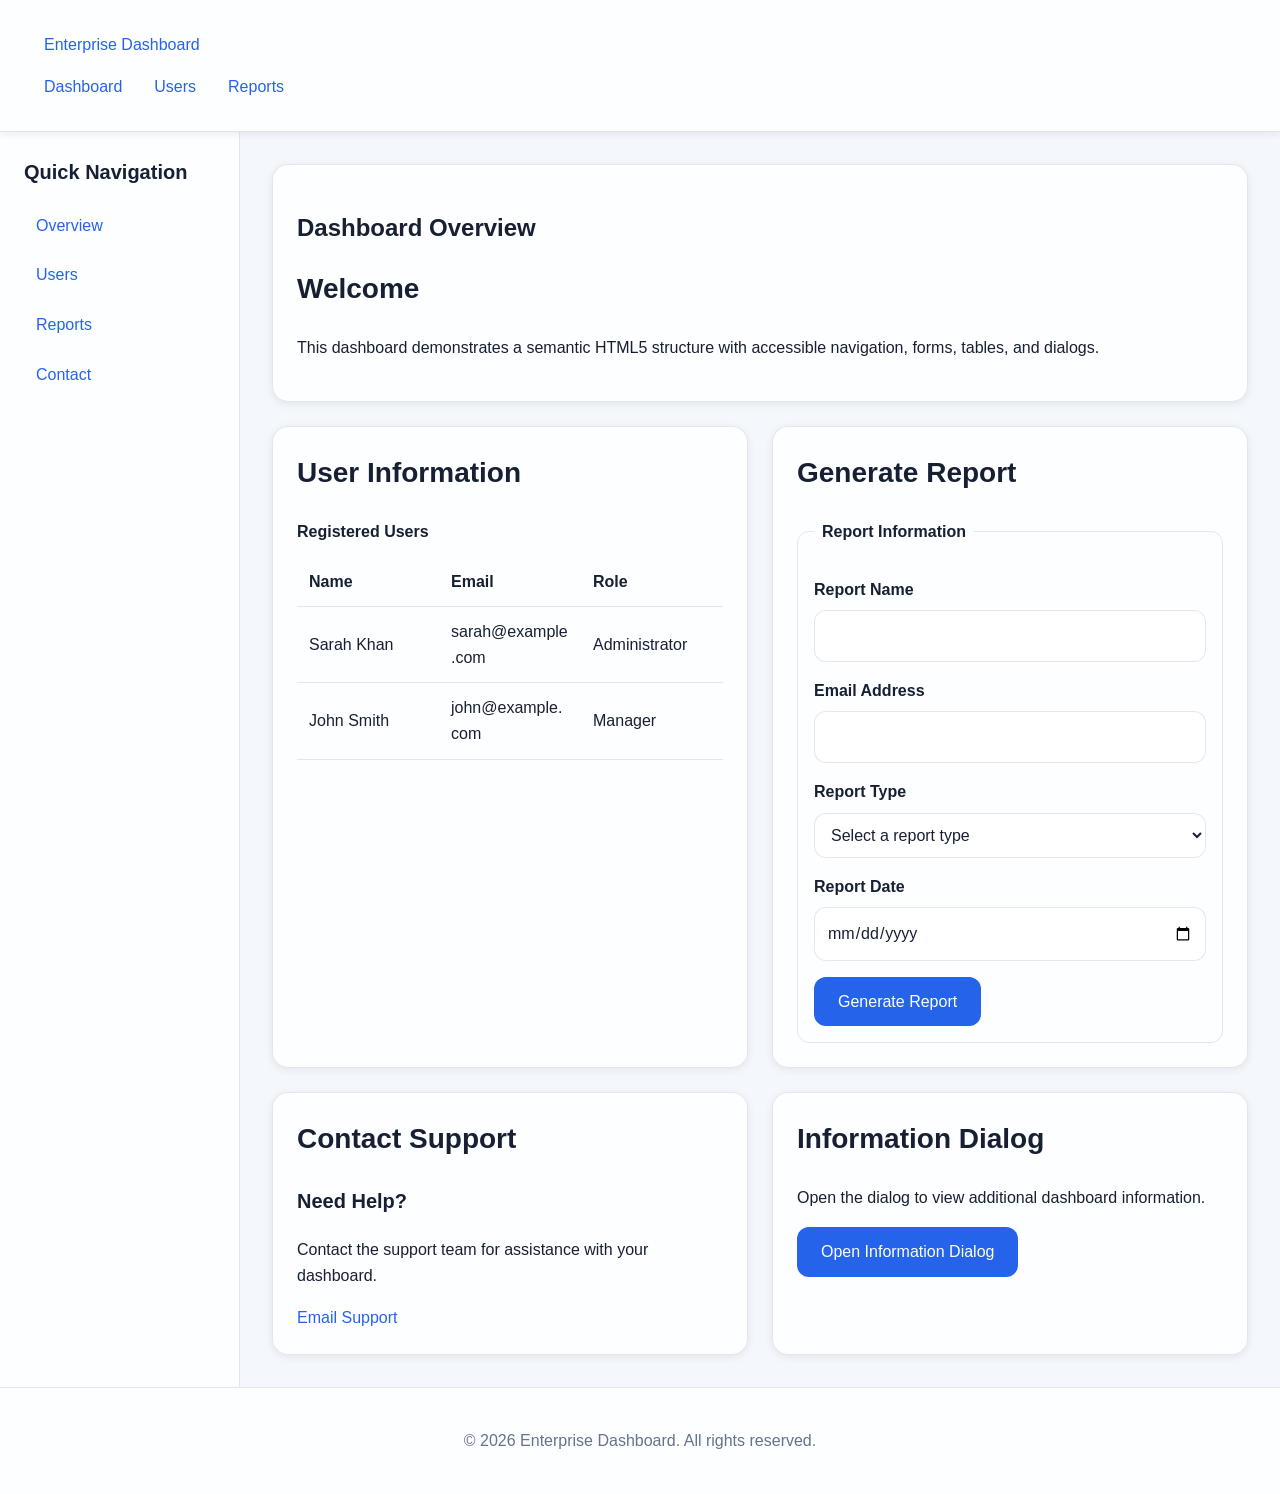
==== index.html @ 13672ce0 "Fix dialog default visibility Updated HTML structure for better accessibility and semantics, includi" ====
<!DOCTYPE html>
<html lang="en">
<head>
    <meta charset="UTF-8">
    <meta name="viewport" content="width=device-width, initial-scale=1.0">

    <meta
        name="description"
        content="Accessible enterprise dashboard built with semantic HTML5."
    >

    <title>Enterprise Dashboard</title>

    <link rel="stylesheet" href="css/style.css">
    <script src="js/main.js" defer></script>
</head>

<body>

    <header>
        <nav aria-label="Primary navigation">

            <a href="index.html" aria-label="Go to Dashboard">
                Enterprise Dashboard
            </a>

            <ul>
                <li>
                    <a href="index.html" aria-current="page">
                        Dashboard
                    </a>
                </li>

                <li>
                    <a href="pages/users.html">
                        Users
                    </a>
                </li>

                <li>
                    <a href="pages/reports.html">
                        Reports
                    </a>
                </li>
            </ul>

        </nav>
    </header>


    <aside aria-label="Sidebar navigation">

        <h2>Quick Navigation</h2>

        <nav aria-label="Sidebar">
            <ul>
                <li><a href="#overview">Overview</a></li>
                <li><a href="#users">Users</a></li>
                <li><a href="#reports">Reports</a></li>
                <li><a href="#contact">Contact</a></li>
            </ul>
        </nav>

    </aside>


    <main id="main-content">

        <!-- Dashboard Overview -->
        <section
            id="overview"
            aria-labelledby="overview-heading"
        >

            <h1 id="overview-heading">
                Dashboard Overview
            </h1>

            <article>

                <h2>Welcome</h2>

                <p>
                    This dashboard demonstrates a semantic HTML5 structure
                    with accessible navigation, forms, tables, and dialogs.
                </p>

            </article>

        </section>


        <!-- Users -->
        <section
            id="users"
            aria-labelledby="users-heading"
        >

            <h2 id="users-heading">
                User Information
            </h2>

            <table>

                <caption>
                    Registered Users
                </caption>

                <thead>
                    <tr>
                        <th scope="col">Name</th>
                        <th scope="col">Email</th>
                        <th scope="col">Role</th>
                    </tr>
                </thead>

                <tbody>

                    <tr>
                        <td>Sarah Khan</td>
                        <td>sarah@example.com</td>
                        <td>Administrator</td>
                    </tr>

                    <tr>
                        <td>John Smith</td>
                        <td>john@example.com</td>
                        <td>Manager</td>
                    </tr>

                </tbody>

            </table>

        </section>


        <!-- Reports -->
        <section
            id="reports"
            aria-labelledby="reports-heading"
        >

            <h2 id="reports-heading">
                Generate Report
            </h2>

            <form action="#" method="post">

                <fieldset>

                    <legend>
                        Report Information
                    </legend>

                    <p>
                        <label for="report-name">
                            Report Name
                        </label>

                        <input
                            type="text"
                            id="report-name"
                            name="report-name"
                            required
                            minlength="3"
                        >
                    </p>


                    <p>
                        <label for="report-email">
                            Email Address
                        </label>

                        <input
                            type="email"
                            id="report-email"
                            name="report-email"
                            required
                            autocomplete="email"
                        >
                    </p>


                    <p>
                        <label for="report-type">
                            Report Type
                        </label>

                        <select
                            id="report-type"
                            name="report-type"
                            required
                        >

                            <option value="">
                                Select a report type
                            </option>

                            <option value="monthly">
                                Monthly Report
                            </option>

                            <option value="annual">
                                Annual Report
                            </option>

                            <option value="custom">
                                Custom Report
                            </option>

                        </select>

                    </p>


                    <p>
                        <label for="report-date">
                            Report Date
                        </label>

                        <input
                            type="date"
                            id="report-date"
                            name="report-date"
                            required
                        >
                    </p>


                    <button type="submit">
                        Generate Report
                    </button>

                </fieldset>

            </form>

        </section>


        <!-- Contact -->
        <section
            id="contact"
            aria-labelledby="contact-heading"
        >

            <h2 id="contact-heading">
                Contact Support
            </h2>

            <article>

                <h3>Need Help?</h3>

                <p>
                    Contact the support team for assistance with your dashboard.
                </p>

                <a href="mailto:support@example.com">
                    Email Support
                </a>

            </article>

        </section>


        <!-- Accessible Dialog -->
        <section
            aria-labelledby="dialog-heading"
        >

            <h2 id="dialog-heading">
                Information Dialog
            </h2>

            <p>
                Open the dialog to view additional dashboard information.
            </p>

            <button
                type="button"
                id="open-dialog"
                aria-haspopup="dialog"
            >
                Open Information Dialog
            </button>


            <dialog
                id="info-dialog"
                aria-labelledby="dialog-title"
            >

                <h2 id="dialog-title">
                    Dashboard Information
                </h2>

                <p>
                    This is an accessible HTML5 dialog element used to
                    demonstrate a modal-style component.
                </p>

                <button
                    type="button"
                    id="close-dialog"
                >
                    Close
                </button>

            </dialog>

        </section>

    </main>


    <footer>

        <p>
            &copy; 2026 Enterprise Dashboard.
            All rights reserved.
        </p>

    </footer>

</body>
</html>
---- css/style.css ----
/* =========================================
   RESPONSIVE DESIGN TOKENS
   ========================================= */

:root {
    /* Brand Colors */
    --color-primary: #2563eb;
    --color-primary-hover: #1d4ed8;
    --color-accent: #14b8a6;

    /* Light Theme */
    --color-bg: #f4f7fb;
    --color-surface: rgba(255, 255, 255, 0.82);
    --color-surface-solid: #ffffff;
    --color-text: #172033;
    --color-text-muted: #64748b;
    --color-border: rgba(148, 163, 184, 0.25);

    /* Typography */
    --font-family: Arial, Helvetica, sans-serif;
    --font-size-xs: 0.75rem;
    --font-size-sm: 0.875rem;
    --font-size-md: 1rem;
    --font-size-lg: 1.25rem;
    --font-size-xl: 1.75rem;
    --font-size-2xl: 2.25rem;

    /* Spacing */
    --space-1: 0.25rem;
    --space-2: 0.5rem;
    --space-3: 0.75rem;
    --space-4: 1rem;
    --space-5: 1.5rem;
    --space-6: 2rem;
    --space-7: 3rem;

    /* Border Radius */
    --radius-sm: 0.375rem;
    --radius-md: 0.75rem;
    --radius-lg: 1rem;
    --radius-xl: 1.5rem;

    /* Shadows */
    --shadow-sm: 0 2px 8px rgba(15, 23, 42, 0.08);
    --shadow-md: 0 8px 24px rgba(15, 23, 42, 0.12);
    --shadow-lg: 0 16px 40px rgba(15, 23, 42, 0.16);

    /* Effects */
    --blur: blur(12px);
    --transition: 0.25s ease;

    /* Layout */
    --sidebar-width: 240px;
    --content-max-width: 1600px;
}

/* =========================================
   DARK THEME VARIABLES
   ========================================= */

@media (prefers-color-scheme: dark) {
    :root {
        --color-bg: #0f172a;
        --color-surface: rgba(30, 41, 59, 0.78);
        --color-surface-solid: #1e293b;
        --color-text: #f8fafc;
        --color-text-muted: #cbd5e1;
        --color-border: rgba(148, 163, 184, 0.2);

        --shadow-sm: 0 2px 8px rgba(0, 0, 0, 0.2);
        --shadow-md: 0 8px 24px rgba(0, 0, 0, 0.3);
        --shadow-lg: 0 16px 40px rgba(0, 0, 0, 0.4);
    }
}

/* Optional manual theme support */
html[data-theme="dark"] {
    --color-bg: #0f172a;
    --color-surface: rgba(30, 41, 59, 0.78);
    --color-surface-solid: #1e293b;
    --color-text: #f8fafc;
    --color-text-muted: #cbd5e1;
    --color-border: rgba(148, 163, 184, 0.2);
}

html[data-theme="light"] {
    --color-bg: #f4f7fb;
    --color-surface: rgba(255, 255, 255, 0.82);
    --color-surface-solid: #ffffff;
    --color-text: #172033;
    --color-text-muted: #64748b;
    --color-border: rgba(148, 163, 184, 0.25);
}

/* =========================================
   RESET
   ========================================= */

*,
*::before,
*::after {
    box-sizing: border-box;
}

html {
    scroll-behavior: smooth;
}

body {
    margin: 0;
    min-height: 100vh;
    overflow-x: hidden;

    display: grid;
    grid-template-columns: 1fr;
    grid-template-rows: auto auto 1fr auto;

    font-family: var(--font-family);
    font-size: var(--font-size-md);
    line-height: 1.6;

    background: var(--color-bg);
    color: var(--color-text);
}

img,
svg,
video {
    max-width: 100%;
    height: auto;
}

button,
input,
textarea,
select {
    font: inherit;
}

a {
    color: var(--color-primary);
    text-decoration: none;
    transition: color var(--transition);
}

a:hover {
    color: var(--color-primary-hover);
}

/* =========================================
   HEADER
   ========================================= */

header {
    grid-column: 1 / -1;

    padding: var(--space-4);

    background: var(--color-surface);
    border-bottom: 1px solid var(--color-border);

    backdrop-filter: var(--blur);
    -webkit-backdrop-filter: var(--blur);

    box-shadow: var(--shadow-sm);
    position: sticky;
    top: 0;
    z-index: 100;
}

header h1 {
    margin: 0 0 var(--space-3);
    font-size: var(--font-size-xl);
}

header nav ul {
    display: flex;
    flex-wrap: wrap;
    gap: var(--space-2);

    margin: 0;
    padding: 0;

    list-style: none;
}

header nav a {
    display: block;
    padding: var(--space-2) var(--space-3);

    border-radius: var(--radius-md);
    transition:
        background var(--transition),
        color var(--transition),
        transform var(--transition);
}

header nav a:hover {
    background: rgba(37, 99, 235, 0.1);
    transform: translateY(-1px);
}

/* =========================================
   SIDEBAR
   ========================================= */

aside {
    grid-column: 1;

    padding: var(--space-4);

    background: var(--color-surface);
    border-bottom: 1px solid var(--color-border);

    backdrop-filter: var(--blur);
    -webkit-backdrop-filter: var(--blur);
}

aside h2 {
    margin-top: 0;
    font-size: var(--font-size-lg);
}

aside ul {
    margin: 0;
    padding: 0;
    list-style: none;
}

aside li {
    margin-bottom: var(--space-2);
}

aside a {
    display: block;
    padding: var(--space-2) var(--space-3);

    border-radius: var(--radius-md);

    transition:
        background var(--transition),
        transform var(--transition);
}

aside a:hover {
    background: rgba(37, 99, 235, 0.1);
    transform: translateX(3px);
}

/* =========================================
   MAIN CONTENT
   ========================================= */

main {
    grid-column: 1;

    width: 100%;
    max-width: var(--content-max-width);
    min-width: 0;

    margin: 0 auto;
    padding: var(--space-5);

    display: grid;
    grid-template-columns: 1fr;
    gap: var(--space-5);
}

main > section {
    min-width: 0;

    padding: var(--space-5);

    background: var(--color-surface);
    border: 1px solid var(--color-border);
    border-radius: var(--radius-lg);

    backdrop-filter: var(--blur);
    -webkit-backdrop-filter: var(--blur);

    box-shadow: var(--shadow-sm);

    transition:
        transform var(--transition),
        box-shadow var(--transition);
}

main > section:hover {
    transform: translateY(-2px);
    box-shadow: var(--shadow-md);
}

main h2 {
    margin-top: 0;
    font-size: var(--font-size-xl);
}

main h3 {
    font-size: var(--font-size-lg);
}

/* =========================================
   TABLE
   ========================================= */

table {
    width: 100%;
    max-width: 100%;
    border-collapse: collapse;
    table-layout: fixed;
}

caption {
    margin-bottom: var(--space-3);
    font-weight: bold;
    text-align: left;
}

th,
td {
    padding: var(--space-3);
    text-align: left;
    border-bottom: 1px solid var(--color-border);

    overflow-wrap: anywhere;
    word-break: break-word;
}

th {
    font-weight: 700;
}

tbody tr {
    transition: background var(--transition);
}

tbody tr:hover {
    background: rgba(37, 99, 235, 0.06);
}

/* =========================================
   FORMS
   ========================================= */

form {
    display: grid;
    gap: var(--space-4);
}

fieldset {
    min-width: 0;
    margin: 0;
    padding: var(--space-4);

    border: 1px solid var(--color-border);
    border-radius: var(--radius-md);
}

legend {
    padding: 0 var(--space-2);
    font-weight: 700;
}

label {
    display: block;
    margin-bottom: var(--space-2);
    font-weight: 600;
}

input,
textarea,
select {
    width: 100%;
    max-width: 100%;

    padding: var(--space-3);

    color: var(--color-text);
    background: var(--color-surface-solid);

    border: 1px solid var(--color-border);
    border-radius: var(--radius-md);

    transition:
        border-color var(--transition),
        box-shadow var(--transition);
}

input:focus,
textarea:focus,
select:focus {
    border-color: var(--color-primary);
    outline: none;
    box-shadow: 0 0 0 3px rgba(37, 99, 235, 0.18);
}

button {
    width: fit-content;

    padding: var(--space-3) var(--space-5);

    color: white;
    background: var(--color-primary);

    border: 0;
    border-radius: var(--radius-md);

    cursor: pointer;

    transition:
        background var(--transition),
        transform var(--transition),
        box-shadow var(--transition);
}

button:hover {
    background: var(--color-primary-hover);
    transform: translateY(-1px);
    box-shadow: var(--shadow-sm);
}

/* =========================================
   DIALOG / MODAL
   ========================================= */

dialog {
    width: min(500px, calc(100vw - 2rem));
    max-width: 100%;

    margin: 0;
    padding: var(--space-5);

    color: var(--color-text);
    background: var(--color-surface-solid);

    border: 1px solid var(--color-border);
    border-radius: var(--radius-lg);

    box-shadow: var(--shadow-lg);

    z-index: 1000;
}

/* Keep open dialog centered on mobile and desktop */
dialog[open] {
    position: fixed;
    top: 50%;
    left: 50%;
    transform: translate(-50%, -50%);
}

dialog::backdrop {
    background: rgba(15, 23, 42, 0.55);
    backdrop-filter: blur(4px);
    -webkit-backdrop-filter: blur(4px);
}

dialog button {
    margin-top: var(--space-4);
}

/* =========================================
   FOOTER
   ========================================= */

footer {
    grid-column: 1 / -1;

    padding: var(--space-5);

    text-align: center;

    color: var(--color-text-muted);
    background: var(--color-surface);
    border-top: 1px solid var(--color-border);

    backdrop-filter: var(--blur);
    -webkit-backdrop-filter: var(--blur);
}

/* =========================================
   ACCESSIBLE FOCUS
   ========================================= */

:focus-visible {
    outline: 3px solid var(--color-accent);
    outline-offset: 3px;
}

/* =========================================
   320px BREAKPOINT
   ========================================= */

@media (min-width: 320px) {
    main {
        padding: var(--space-4);
    }

    main > section {
        padding: var(--space-4);
    }
}

/* =========================================
   768px TABLET BREAKPOINT
   ========================================= */

@media (min-width: 768px) {
    header {
        padding: var(--space-5) var(--space-6);
    }

    header h1 {
        font-size: var(--font-size-2xl);
    }

    aside {
        padding: var(--space-5);
    }

    main {
        padding: var(--space-6);

        grid-template-columns: repeat(2, minmax(0, 1fr));
    }

    main > section:first-child {
        grid-column: 1 / -1;
    }

    main > section {
        padding: var(--space-5);
    }
}

/* =========================================
   1024px DESKTOP BREAKPOINT
   ========================================= */

@media (min-width: 1024px) {
    body {
        grid-template-columns: var(--sidebar-width) minmax(0, 1fr);
        grid-template-rows: auto 1fr auto;
    }

    header {
        grid-column: 1 / -1;
    }

    aside {
        grid-column: 1;
        grid-row: 2;

        min-height: 100%;
        border-right: 1px solid var(--color-border);
        border-bottom: 0;

        position: sticky;
        top: 80px;
        align-self: start;
    }

    main {
        grid-column: 2;
        grid-row: 2;

        grid-template-columns: repeat(2, minmax(0, 1fr));
    }

    footer {
        grid-column: 1 / -1;
        grid-row: 3;
    }
}

/* =========================================
   1440px LARGE DESKTOP BREAKPOINT
   ========================================= */

@media (min-width: 1440px) {
    main {
        grid-template-columns: repeat(3, minmax(0, 1fr));
        padding: var(--space-7);
        gap: var(--space-6);
    }

    main > section:first-child {
        grid-column: 1 / -1;
    }
}

/* =========================================
   REDUCED MOTION
   ========================================= */

@media (prefers-reduced-motion: reduce) {
    *,
    *::before,
    *::after {
        scroll-behavior: auto !important;
        transition-duration: 0.01ms !important;
        animation-duration: 0.01ms !important;
        animation-iteration-count: 1 !important;
    }
}
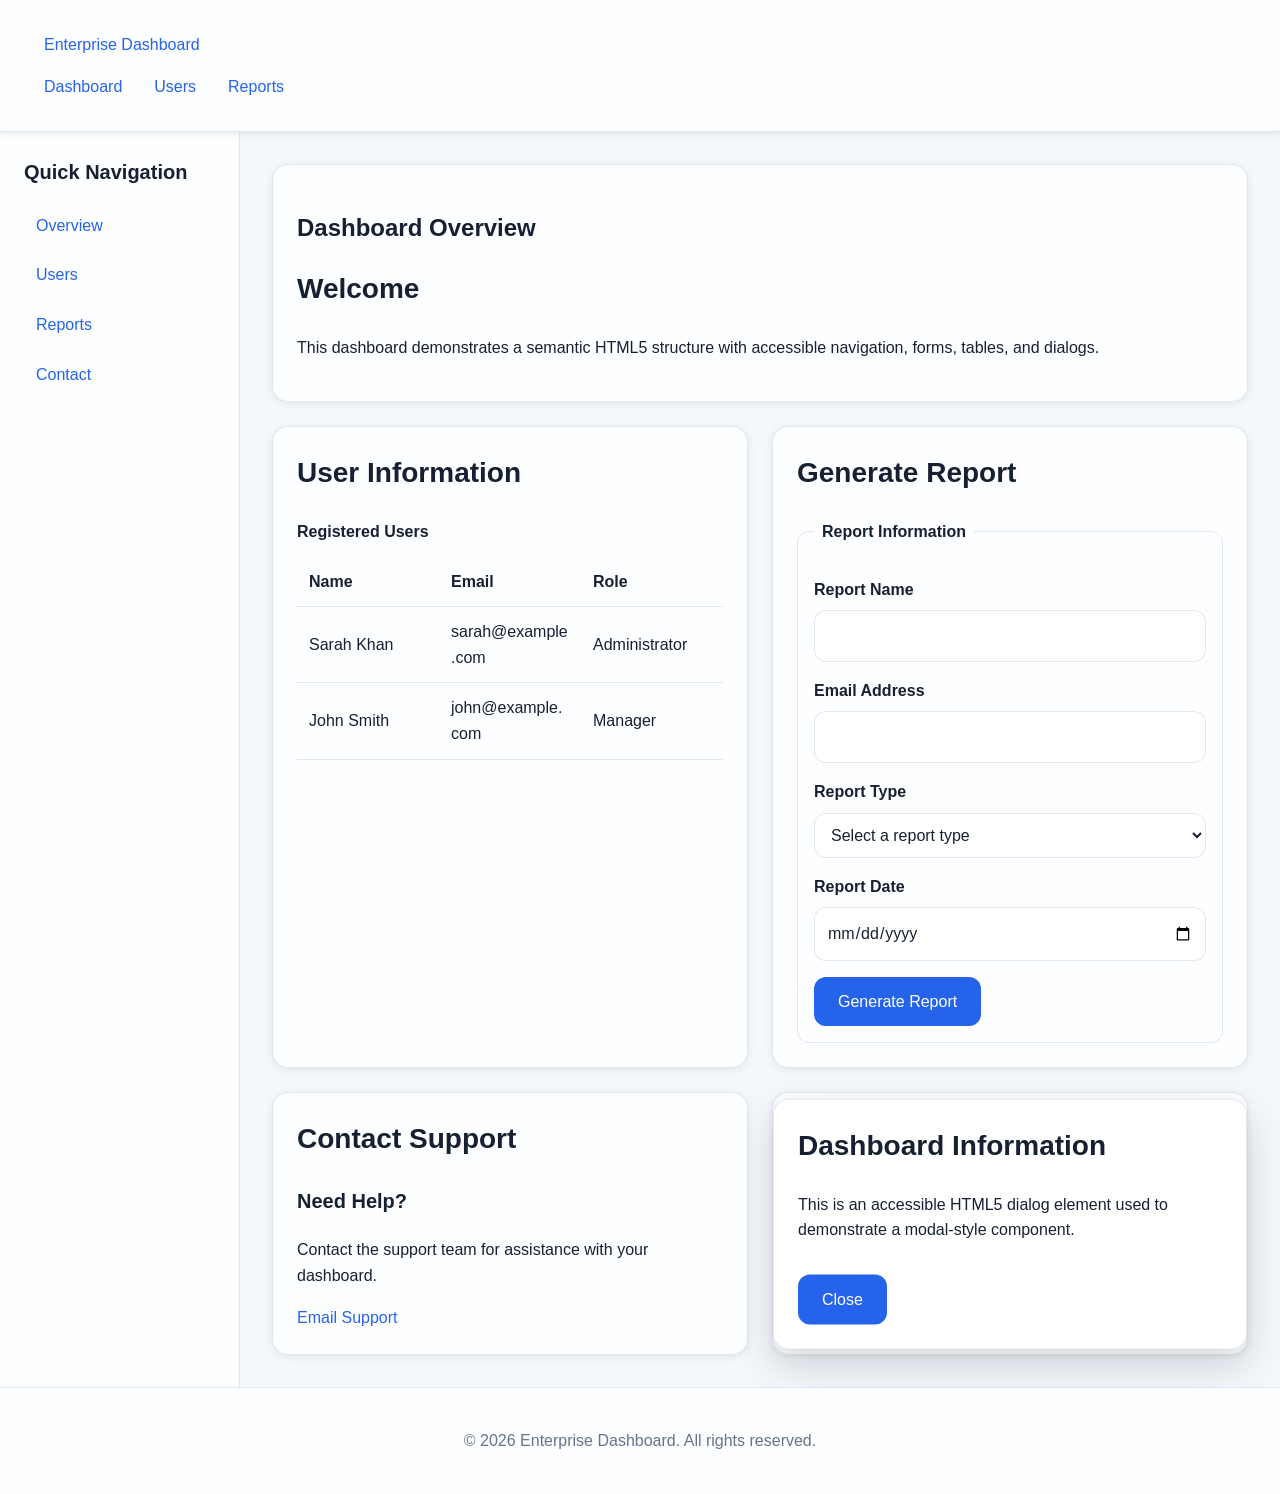
==== commit 73341a1e: "Refactor index.html for improved accessibility and structure" ====
--- a/index.html
+++ b/index.html
@@ -3,53 +3,32 @@
 <head>
     <meta charset="UTF-8">
     <meta name="viewport" content="width=device-width, initial-scale=1.0">
-
     <meta
         name="description"
         content="Accessible enterprise dashboard built with semantic HTML5."
     >
-
     <title>Enterprise Dashboard</title>
-
     <link rel="stylesheet" href="css/style.css">
-    <script src="js/main.js" defer></script>
+    <script src="js/main.js"></script>
 </head>
 
 <body>
 
     <header>
         <nav aria-label="Primary navigation">
-
             <a href="index.html" aria-label="Go to Dashboard">
                 Enterprise Dashboard
             </a>
 
             <ul>
-                <li>
-                    <a href="index.html" aria-current="page">
-                        Dashboard
-                    </a>
-                </li>
-
-                <li>
-                    <a href="pages/users.html">
-                        Users
-                    </a>
-                </li>
-
-                <li>
-                    <a href="pages/reports.html">
-                        Reports
-                    </a>
-                </li>
+                <li><a href="index.html" aria-current="page">Dashboard</a></li>
+                <li><a href="pages/users.html">Users</a></li>
+                <li><a href="pages/reports.html">Reports</a></li>
             </ul>
-
         </nav>
     </header>
 
-
     <aside aria-label="Sidebar navigation">
-
         <h2>Quick Navigation</h2>
 
         <nav aria-label="Sidebar">
@@ -60,51 +39,27 @@
                 <li><a href="#contact">Contact</a></li>
             </ul>
         </nav>
-
     </aside>
-
 
     <main id="main-content">
 
-        <!-- Dashboard Overview -->
-        <section
-            id="overview"
-            aria-labelledby="overview-heading"
-        >
-
-            <h1 id="overview-heading">
-                Dashboard Overview
-            </h1>
+        <section id="overview" aria-labelledby="overview-heading">
+            <h1 id="overview-heading">Dashboard Overview</h1>
 
             <article>
-
                 <h2>Welcome</h2>
-
                 <p>
                     This dashboard demonstrates a semantic HTML5 structure
                     with accessible navigation, forms, tables, and dialogs.
                 </p>
-
             </article>
-
         </section>
 
-
-        <!-- Users -->
-        <section
-            id="users"
-            aria-labelledby="users-heading"
-        >
-
-            <h2 id="users-heading">
-                User Information
-            </h2>
+        <section id="users" aria-labelledby="users-heading">
+            <h2 id="users-heading">User Information</h2>
 
             <table>
-
-                <caption>
-                    Registered Users
-                </caption>
+                <caption>Registered Users</caption>
 
                 <thead>
                     <tr>
@@ -115,7 +70,6 @@
                 </thead>
 
                 <tbody>
-
                     <tr>
                         <td>Sarah Khan</td>
                         <td>sarah@example.com</td>
@@ -127,133 +81,79 @@
                         <td>john@example.com</td>
                         <td>Manager</td>
                     </tr>
-
                 </tbody>
-
             </table>
-
         </section>
 
-
-        <!-- Reports -->
-        <section
-            id="reports"
-            aria-labelledby="reports-heading"
-        >
-
-            <h2 id="reports-heading">
-                Generate Report
-            </h2>
+        <section id="reports" aria-labelledby="reports-heading">
+            <h2 id="reports-heading">Generate Report</h2>
 
             <form action="#" method="post">
 
                 <fieldset>
-
-                    <legend>
-                        Report Information
-                    </legend>
+                    <legend>Report Information</legend>
 
                     <p>
-                        <label for="report-name">
-                            Report Name
-                        </label>
-
+                        <label for="report-name">Report Name</label>
                         <input
                             type="text"
                             id="report-name"
                             name="report-name"
                             required
                             minlength="3"
+                            aria-label="Report Name"
                         >
                     </p>
 
-
                     <p>
-                        <label for="report-email">
-                            Email Address
-                        </label>
-
+                        <label for="report-email">Email Address</label>
                         <input
                             type="email"
                             id="report-email"
                             name="report-email"
                             required
                             autocomplete="email"
+                            aria-label="Email Address"
                         >
                     </p>
 
-
                     <p>
-                        <label for="report-type">
-                            Report Type
-                        </label>
-
+                        <label for="report-type">Report Type</label>
                         <select
                             id="report-type"
                             name="report-type"
                             required
+                            aria-label="Report Type"
                         >
-
-                            <option value="">
-                                Select a report type
-                            </option>
-
-                            <option value="monthly">
-                                Monthly Report
-                            </option>
-
-                            <option value="annual">
-                                Annual Report
-                            </option>
-
-                            <option value="custom">
-                                Custom Report
-                            </option>
-
+                            <option value="">Select a report type</option>
+                            <option value="monthly">Monthly Report</option>
+                            <option value="annual">Annual Report</option>
+                            <option value="custom">Custom Report</option>
                         </select>
-
                     </p>
 
-
                     <p>
-                        <label for="report-date">
-                            Report Date
-                        </label>
-
+                        <label for="report-date">Report Date</label>
                         <input
                             type="date"
                             id="report-date"
                             name="report-date"
                             required
+                            aria-label="Report Date"
                         >
                     </p>
 
-
-                    <button type="submit">
-                        Generate Report
-                    </button>
-
+                    <button type="submit">Generate Report</button>
                 </fieldset>
 
             </form>
-
         </section>
 
-
-        <!-- Contact -->
-        <section
-            id="contact"
-            aria-labelledby="contact-heading"
-        >
-
-            <h2 id="contact-heading">
-                Contact Support
-            </h2>
+        <section id="contact" aria-labelledby="contact-heading">
+            <h2 id="contact-heading">Contact Support</h2>
 
             <article>
-
                 <h3>Need Help?</h3>
-
                 <p>
                     Contact the support team for assistance with your dashboard.
                 </p>
@@ -261,69 +161,28 @@
                 <a href="mailto:support@example.com">
                     Email Support
                 </a>
-
             </article>
-
         </section>
 
+        <section aria-labelledby="dialog-heading">
+            <h2 id="dialog-heading">Information Dialog</h2>
 
-        <!-- Accessible Dialog -->
-        <section
-            aria-labelledby="dialog-heading"
-        >
-
-            <h2 id="dialog-heading">
-                Information Dialog
-            </h2>
-
-            <p>
-                Open the dialog to view additional dashboard information.
-            </p>
-
-            <button
-                type="button"
-                id="open-dialog"
-                aria-haspopup="dialog"
-            >
-                Open Information Dialog
-            </button>
-
-
-            <dialog
-                id="info-dialog"
-                aria-labelledby="dialog-title"
-            >
-
-                <h2 id="dialog-title">
-                    Dashboard Information
-                </h2>
+            <dialog open aria-labelledby="dialog-title">
+                <h2 id="dialog-title">Dashboard Information</h2>
 
                 <p>
                     This is an accessible HTML5 dialog element used to
                     demonstrate a modal-style component.
                 </p>
 
-                <button
-                    type="button"
-                    id="close-dialog"
-                >
-                    Close
-                </button>
-
+                <button type="button">Close</button>
             </dialog>
-
         </section>
 
     </main>
 
-
     <footer>
-
-        <p>
-            &copy; 2026 Enterprise Dashboard.
-            All rights reserved.
-        </p>
-
+        <p>&copy; 2026 Enterprise Dashboard. All rights reserved.</p>
     </footer>
 
 </body>
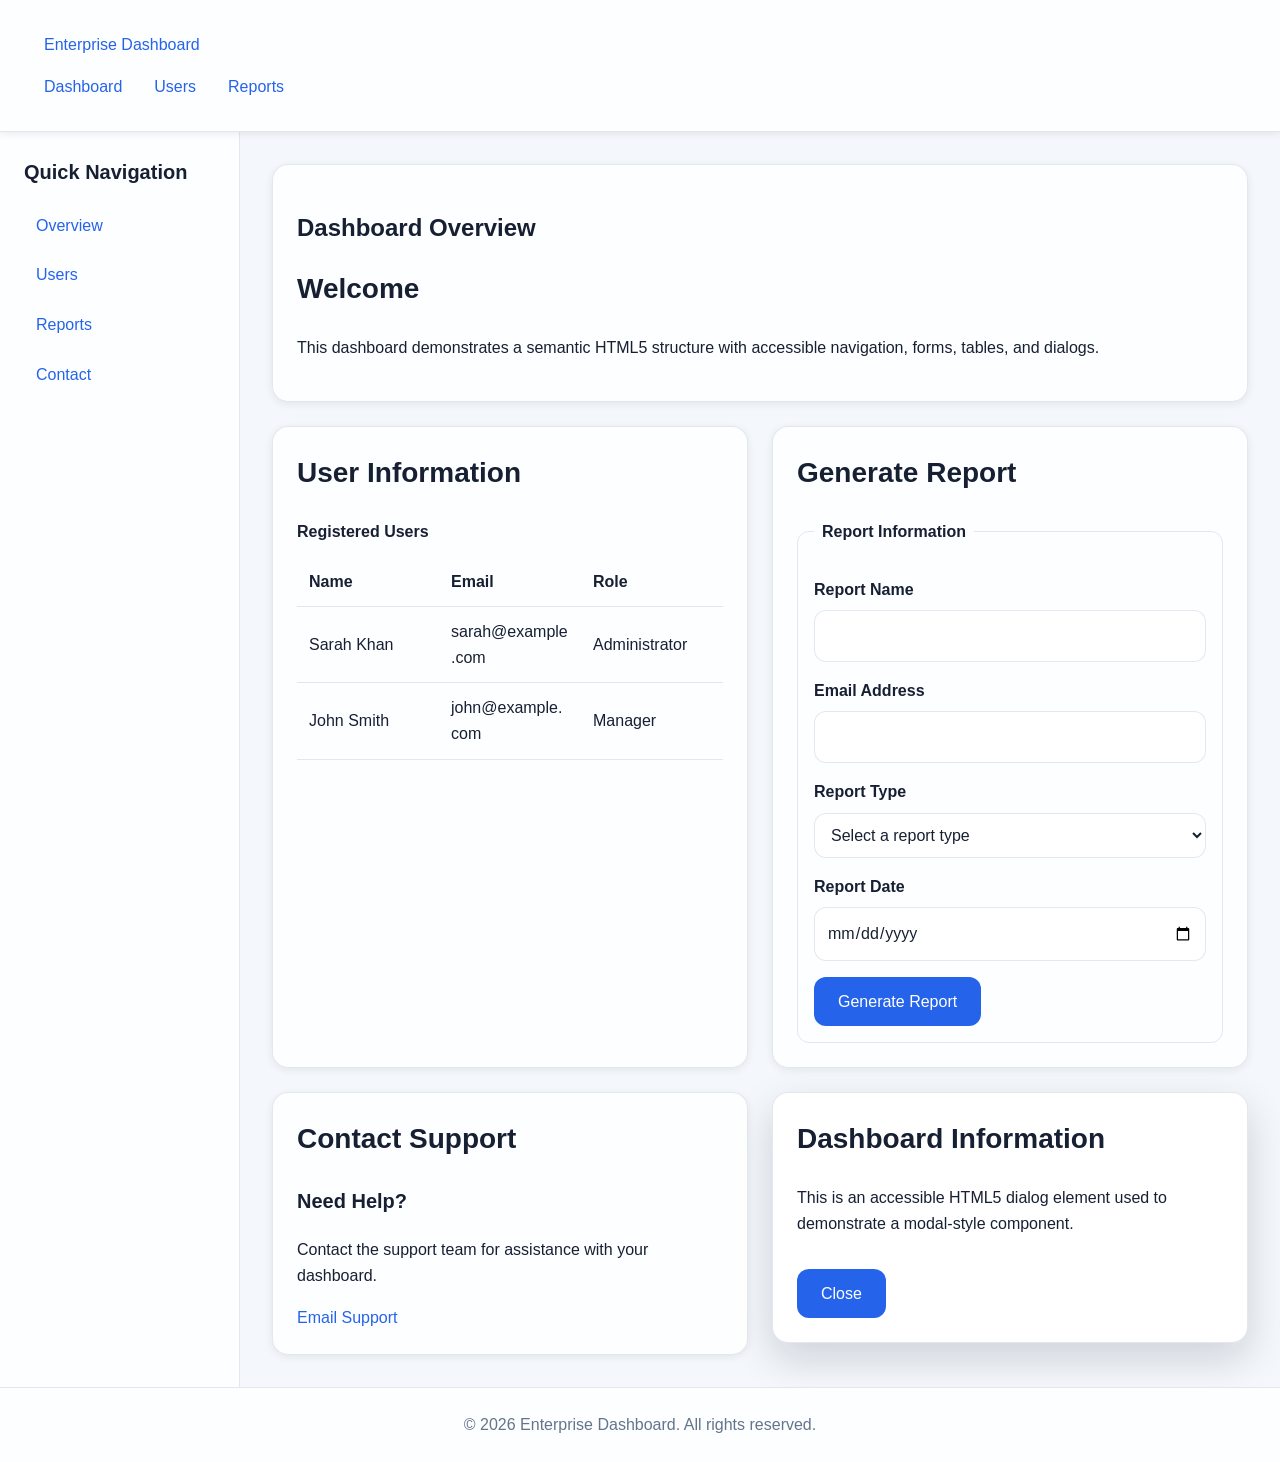
==== commit 68c3e50a: "Update index.html" ====
--- a/index.html
+++ b/index.html
@@ -164,9 +164,6 @@
             </article>
         </section>
 
-        <section aria-labelledby="dialog-heading">
-            <h2 id="dialog-heading">Information Dialog</h2>
-
             <dialog open aria-labelledby="dialog-title">
                 <h2 id="dialog-title">Dashboard Information</h2>
 
--- a/css/style.css
+++ b/css/style.css
@@ -54,11 +54,13 @@
     --content-max-width: 1600px;
 }
 
-/* =========================================
-   DARK THEME VARIABLES
+
+/* =========================================
+   DARK THEME
    ========================================= */
 
 @media (prefers-color-scheme: dark) {
+
     :root {
         --color-bg: #0f172a;
         --color-surface: rgba(30, 41, 59, 0.78);
@@ -73,7 +75,11 @@
     }
 }
 
-/* Optional manual theme support */
+
+/* =========================================
+   MANUAL DARK THEME
+   ========================================= */
+
 html[data-theme="dark"] {
     --color-bg: #0f172a;
     --color-surface: rgba(30, 41, 59, 0.78);
@@ -83,6 +89,11 @@
     --color-border: rgba(148, 163, 184, 0.2);
 }
 
+
+/* =========================================
+   MANUAL LIGHT THEME
+   ========================================= */
+
 html[data-theme="light"] {
     --color-bg: #f4f7fb;
     --color-surface: rgba(255, 255, 255, 0.82);
@@ -92,6 +103,7 @@
     --color-border: rgba(148, 163, 184, 0.25);
 }
 
+
 /* =========================================
    RESET
    ========================================= */
@@ -111,10 +123,6 @@
     min-height: 100vh;
     overflow-x: hidden;
 
-    display: grid;
-    grid-template-columns: 1fr;
-    grid-template-rows: auto auto 1fr auto;
-
     font-family: var(--font-family);
     font-size: var(--font-size-md);
     line-height: 1.6;
@@ -122,7 +130,6 @@
     background: var(--color-bg);
     color: var(--color-text);
 }
-
 img,
 svg,
 video {
@@ -147,13 +154,12 @@
     color: var(--color-primary-hover);
 }
 
+
 /* =========================================
    HEADER
    ========================================= */
 
 header {
-    grid-column: 1 / -1;
-
     padding: var(--space-4);
 
     background: var(--color-surface);
@@ -163,6 +169,7 @@
     -webkit-backdrop-filter: var(--blur);
 
     box-shadow: var(--shadow-sm);
+
     position: sticky;
     top: 0;
     z-index: 100;
@@ -186,9 +193,11 @@
 
 header nav a {
     display: block;
+
     padding: var(--space-2) var(--space-3);
 
     border-radius: var(--radius-md);
+
     transition:
         background var(--transition),
         color var(--transition),
@@ -200,13 +209,11 @@
     transform: translateY(-1px);
 }
 
-/* =========================================
-   SIDEBAR
-   ========================================= */
+
+/*   SIDEBAR   */
+  
 
 aside {
-    grid-column: 1;
-
     padding: var(--space-4);
 
     background: var(--color-surface);
@@ -233,6 +240,7 @@
 
 aside a {
     display: block;
+
     padding: var(--space-2) var(--space-3);
 
     border-radius: var(--radius-md);
@@ -247,31 +255,34 @@
     transform: translateX(3px);
 }
 
+
 /* =========================================
    MAIN CONTENT
    ========================================= */
 
 main {
-    grid-column: 1;
-
     width: 100%;
     max-width: var(--content-max-width);
     min-width: 0;
 
     margin: 0 auto;
-    padding: var(--space-5);
+    padding: var(--space-4);
 
     display: grid;
-    grid-template-columns: 1fr;
+    grid-template-columns: minmax(0, 1fr);
+
     gap: var(--space-5);
+
+    align-self: start;
 }
 
 main > section {
     min-width: 0;
 
-    padding: var(--space-5);
+    padding: var(--space-4);
 
     background: var(--color-surface);
+
     border: 1px solid var(--color-border);
     border-radius: var(--radius-lg);
 
@@ -299,19 +310,19 @@
     font-size: var(--font-size-lg);
 }
 
-/* =========================================
-   TABLE
-   ========================================= */
-
+
+  /* TABLE*/ 
 table {
     width: 100%;
     max-width: 100%;
+
     border-collapse: collapse;
     table-layout: fixed;
 }
 
 caption {
     margin-bottom: var(--space-3);
+
     font-weight: bold;
     text-align: left;
 }
@@ -319,7 +330,9 @@
 th,
 td {
     padding: var(--space-3);
+
     text-align: left;
+
     border-bottom: 1px solid var(--color-border);
 
     overflow-wrap: anywhere;
@@ -337,6 +350,7 @@
 tbody tr:hover {
     background: rgba(37, 99, 235, 0.06);
 }
+
 
 /* =========================================
    FORMS
@@ -349,6 +363,7 @@
 
 fieldset {
     min-width: 0;
+
     margin: 0;
     padding: var(--space-4);
 
@@ -363,7 +378,9 @@
 
 label {
     display: block;
+
     margin-bottom: var(--space-2);
+
     font-weight: 600;
 }
 
@@ -390,7 +407,9 @@
 textarea:focus,
 select:focus {
     border-color: var(--color-primary);
+
     outline: none;
+
     box-shadow: 0 0 0 3px rgba(37, 99, 235, 0.18);
 }
 
@@ -415,15 +434,20 @@
 
 button:hover {
     background: var(--color-primary-hover);
+
     transform: translateY(-1px);
+
     box-shadow: var(--shadow-sm);
 }
 
-/* =========================================
-   DIALOG / MODAL
+
+/* =========================================
+   DIALOG / INFORMATION BOX
    ========================================= */
 
 dialog {
+    position: static;
+
     width: min(500px, calc(100vw - 2rem));
     max-width: 100%;
 
@@ -438,33 +462,25 @@
 
     box-shadow: var(--shadow-lg);
 
-    z-index: 1000;
-}
-
-/* Keep open dialog centered on mobile and desktop */
-dialog[open] {
-    position: fixed;
-    top: 50%;
-    left: 50%;
-    transform: translate(-50%, -50%);
+    box-sizing: border-box;
 }
 
 dialog::backdrop {
     background: rgba(15, 23, 42, 0.55);
     backdrop-filter: blur(4px);
-    -webkit-backdrop-filter: blur(4px);
 }
 
 dialog button {
     margin-top: var(--space-4);
 }
 
+
 /* =========================================
    FOOTER
    ========================================= */
 
 footer {
-    grid-column: 1 / -1;
+     width: 100%;
 
     padding: var(--space-5);
 
@@ -472,11 +488,19 @@
 
     color: var(--color-text-muted);
     background: var(--color-surface);
+
     border-top: 1px solid var(--color-border);
 
     backdrop-filter: var(--blur);
     -webkit-backdrop-filter: var(--blur);
-}
+
+    align-self: start;
+}
+
+footer p {
+    margin: 0;
+}
+
 
 /* =========================================
    ACCESSIBLE FOCUS
@@ -487,11 +511,13 @@
     outline-offset: 3px;
 }
 
+
 /* =========================================
    320px BREAKPOINT
    ========================================= */
 
 @media (min-width: 320px) {
+
     main {
         padding: var(--space-4);
     }
@@ -499,13 +525,20 @@
     main > section {
         padding: var(--space-4);
     }
-}
+
+    dialog {
+        width: 100%;
+        max-width: 100%;
+    }
+}
+
 
 /* =========================================
    768px TABLET BREAKPOINT
    ========================================= */
 
 @media (min-width: 768px) {
+
     header {
         padding: var(--space-5) var(--space-6);
     }
@@ -521,7 +554,8 @@
     main {
         padding: var(--space-6);
 
-        grid-template-columns: repeat(2, minmax(0, 1fr));
+        grid-template-columns:
+            repeat(2, minmax(0, 1fr));
     }
 
     main > section:first-child {
@@ -531,20 +565,33 @@
     main > section {
         padding: var(--space-5);
     }
-}
+
+    dialog {
+        width: 100%;
+        max-width: 100%;
+    }
+}
+
 
 /* =========================================
    1024px DESKTOP BREAKPOINT
    ========================================= */
 
 @media (min-width: 1024px) {
+
     body {
-        grid-template-columns: var(--sidebar-width) minmax(0, 1fr);
-        grid-template-rows: auto 1fr auto;
+        display: grid;
+
+        grid-template-columns:
+            var(--sidebar-width) minmax(0, 1fr);
+
+        grid-template-rows:
+            auto auto auto;
     }
 
     header {
         grid-column: 1 / -1;
+        grid-row: 1;
     }
 
     aside {
@@ -552,11 +599,13 @@
         grid-row: 2;
 
         min-height: 100%;
+
         border-right: 1px solid var(--color-border);
         border-bottom: 0;
 
         position: sticky;
         top: 80px;
+
         align-self: start;
     }
 
@@ -564,23 +613,34 @@
         grid-column: 2;
         grid-row: 2;
 
-        grid-template-columns: repeat(2, minmax(0, 1fr));
+        grid-template-columns:
+            repeat(2, minmax(0, 1fr));
     }
 
     footer {
         grid-column: 1 / -1;
         grid-row: 3;
     }
-}
-
-/* =========================================
-   1440px LARGE DESKTOP BREAKPOINT
+
+    dialog {
+        width: 100%;
+        max-width: 100%;
+    }
+}
+
+
+/* =========================================
+   1440px LARGE DESKTOP
    ========================================= */
 
 @media (min-width: 1440px) {
+
     main {
-        grid-template-columns: repeat(3, minmax(0, 1fr));
+        grid-template-columns:
+            repeat(3, minmax(0, 1fr));
+
         padding: var(--space-7);
+
         gap: var(--space-6);
     }
 
@@ -589,17 +649,22 @@
     }
 }
 
+
 /* =========================================
    REDUCED MOTION
    ========================================= */
 
 @media (prefers-reduced-motion: reduce) {
+
     *,
     *::before,
     *::after {
         scroll-behavior: auto !important;
+
         transition-duration: 0.01ms !important;
+
         animation-duration: 0.01ms !important;
+
         animation-iteration-count: 1 !important;
     }
 }
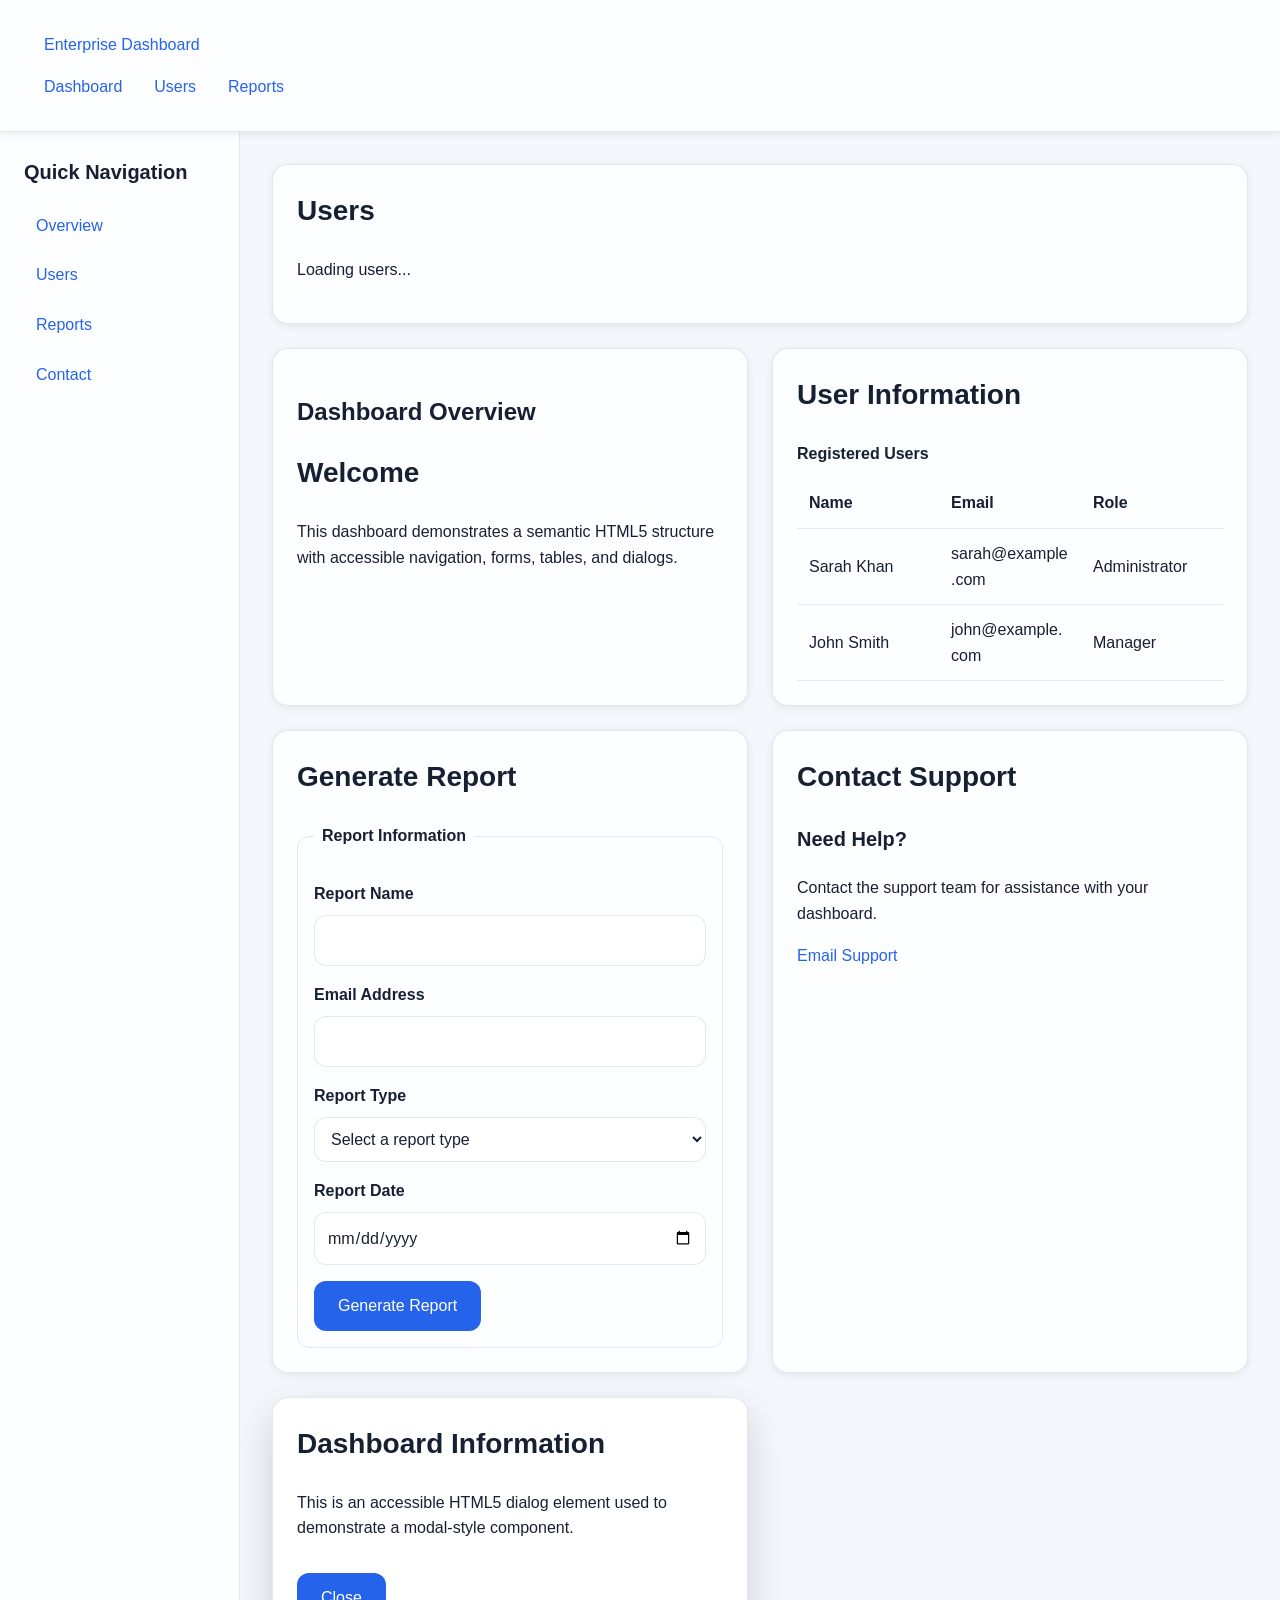
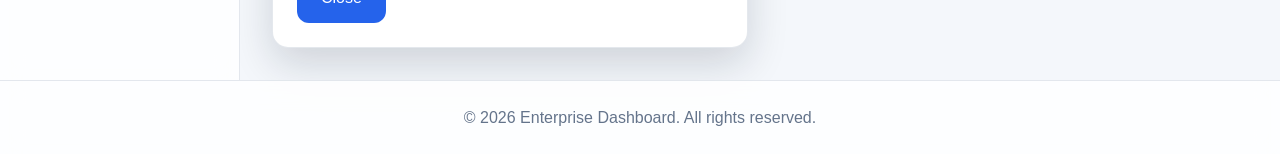
==== commit 3a3d7bc5: "Add users section to main content" ====
--- a/index.html
+++ b/index.html
@@ -9,6 +9,8 @@
     >
     <title>Enterprise Dashboard</title>
     <link rel="stylesheet" href="css/style.css">
+    <script src="js/api.js"></script>
+    <script src="js/app.js"></script>
     <script src="js/main.js"></script>
 </head>
 
@@ -42,6 +44,11 @@
     </aside>
 
     <main id="main-content">
+        <section aria-labelledby="users-heading">
+    <h2 id="users-heading">Users</h2>
+    <p id="loading-message">Loading users...</p>
+    <ul id="users-list"></ul>
+</section>
 
         <section id="overview" aria-labelledby="overview-heading">
             <h1 id="overview-heading">Dashboard Overview</h1>
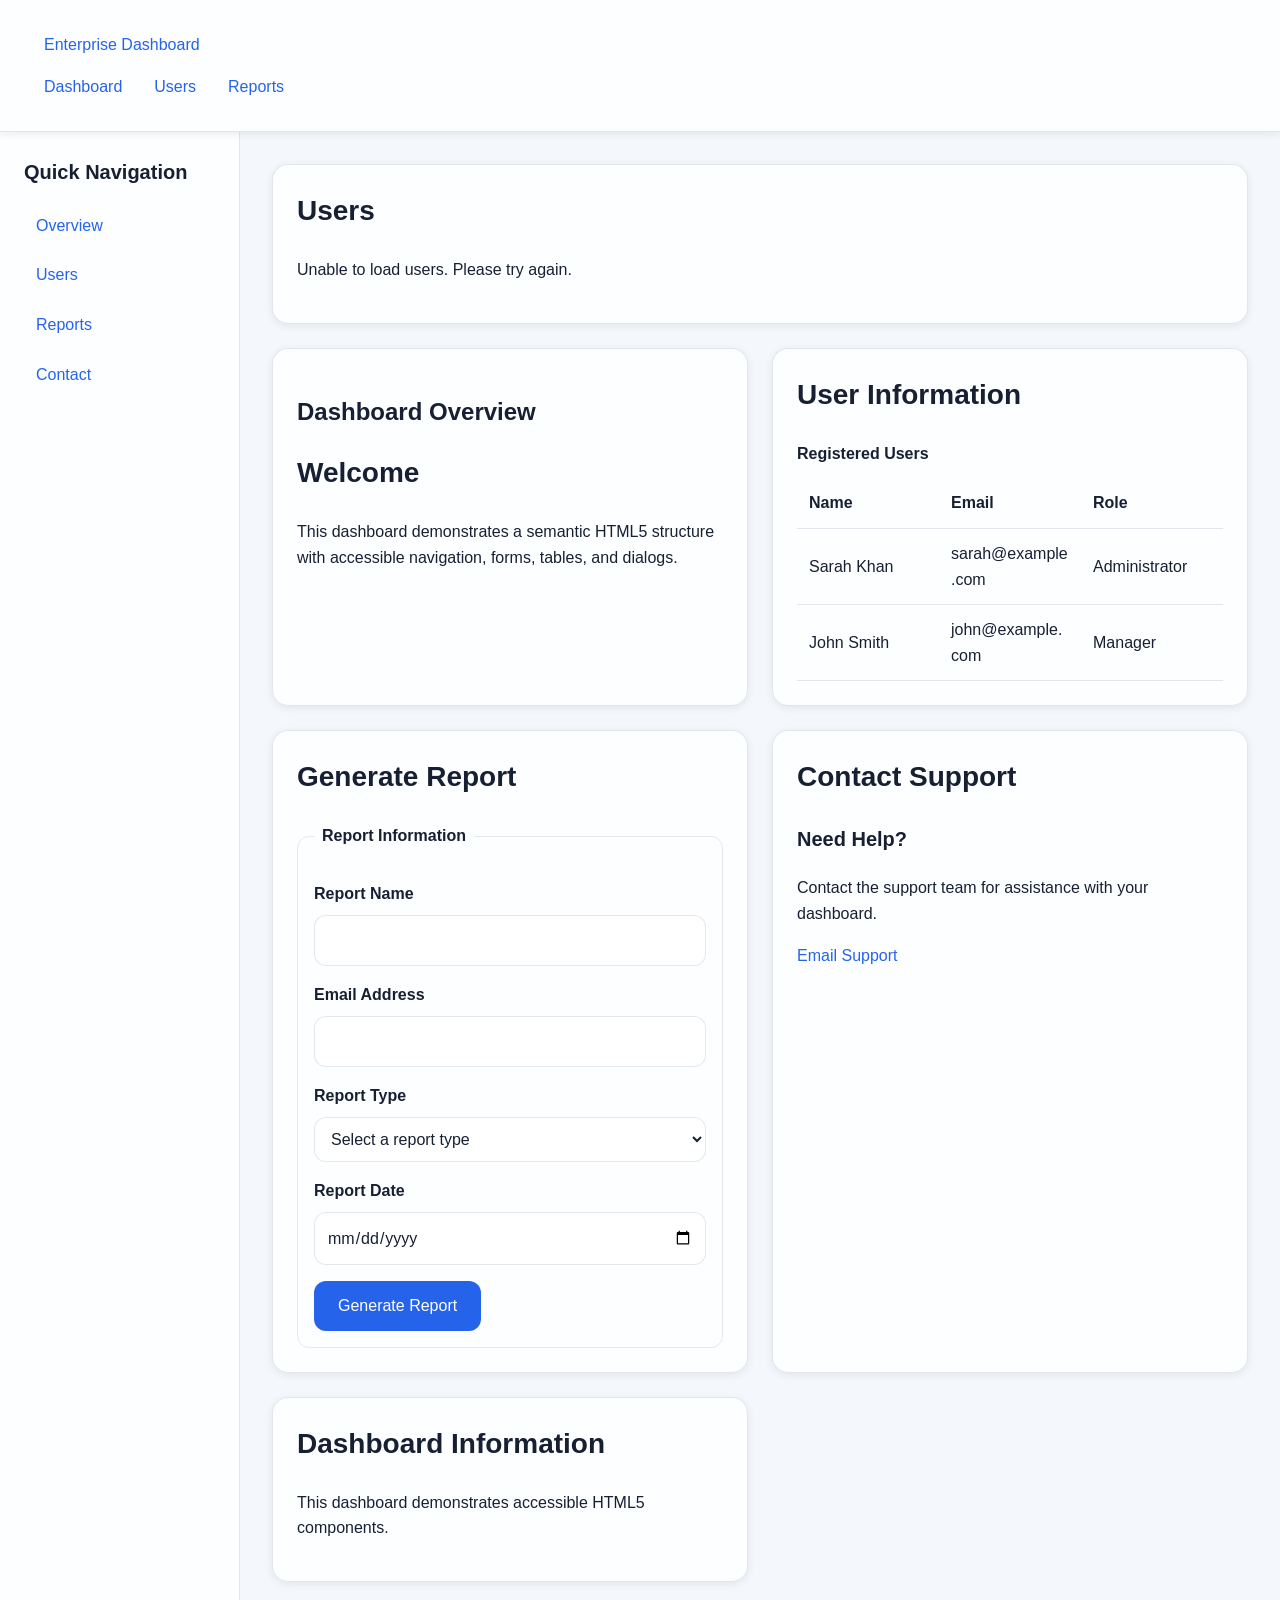
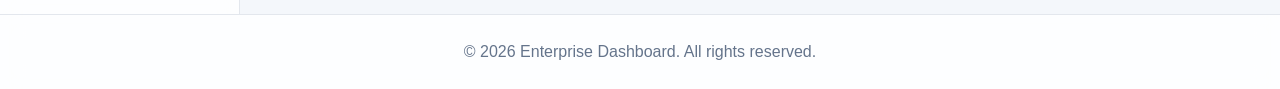
==== commit ea324bb5: "Refactor index.html for accessibility improvements Updated the HTML structure for better accessibili" ====
--- a/index.html
+++ b/index.html
@@ -1,3 +1,4 @@
+
 <!DOCTYPE html>
 <html lang="en">
 <head>
@@ -7,11 +8,14 @@
         name="description"
         content="Accessible enterprise dashboard built with semantic HTML5."
     >
+
     <title>Enterprise Dashboard</title>
+
     <link rel="stylesheet" href="css/style.css">
-    <script src="js/api.js"></script>
-    <script src="js/app.js"></script>
-    <script src="js/main.js"></script>
+
+    <script src="js/api.js" defer></script>
+    <script src="js/app.js" defer></script>
+    <script src="js/main.js" defer></script>
 </head>
 
 <body>
@@ -44,11 +48,12 @@
     </aside>
 
     <main id="main-content">
-        <section aria-labelledby="users-heading">
-    <h2 id="users-heading">Users</h2>
-    <p id="loading-message">Loading users...</p>
-    <ul id="users-list"></ul>
-</section>
+
+        <section id="users" aria-labelledby="users-heading">
+            <h2 id="users-heading">Users</h2>
+            <p id="loading-message" role="status">Loading users...</p>
+            <ul id="users-list"></ul>
+        </section>
 
         <section id="overview" aria-labelledby="overview-heading">
             <h1 id="overview-heading">Dashboard Overview</h1>
@@ -62,8 +67,8 @@
             </article>
         </section>
 
-        <section id="users" aria-labelledby="users-heading">
-            <h2 id="users-heading">User Information</h2>
+        <section id="user-information" aria-labelledby="user-information-heading">
+            <h2 id="user-information-heading">User Information</h2>
 
             <table>
                 <caption>Registered Users</caption>
@@ -96,7 +101,6 @@
             <h2 id="reports-heading">Generate Report</h2>
 
             <form action="#" method="post">
-
                 <fieldset>
                     <legend>Report Information</legend>
 
@@ -108,7 +112,6 @@
                             name="report-name"
                             required
                             minlength="3"
-                            aria-label="Report Name"
                         >
                     </p>
 
@@ -120,18 +123,12 @@
                             name="report-email"
                             required
                             autocomplete="email"
-                            aria-label="Email Address"
                         >
                     </p>
 
                     <p>
                         <label for="report-type">Report Type</label>
-                        <select
-                            id="report-type"
-                            name="report-type"
-                            required
-                            aria-label="Report Type"
-                        >
+                        <select id="report-type" name="report-type" required>
                             <option value="">Select a report type</option>
                             <option value="monthly">Monthly Report</option>
                             <option value="annual">Annual Report</option>
@@ -146,13 +143,11 @@
                             id="report-date"
                             name="report-date"
                             required
-                            aria-label="Report Date"
                         >
                     </p>
 
                     <button type="submit">Generate Report</button>
                 </fieldset>
-
             </form>
         </section>
 
@@ -165,22 +160,15 @@
                     Contact the support team for assistance with your dashboard.
                 </p>
 
-                <a href="mailto:support@example.com">
-                    Email Support
-                </a>
+                <a href="mailto:support@example.com">Email Support</a>
             </article>
         </section>
 
-            <dialog open aria-labelledby="dialog-title">
-                <h2 id="dialog-title">Dashboard Information</h2>
-
-                <p>
-                    This is an accessible HTML5 dialog element used to
-                    demonstrate a modal-style component.
-                </p>
-
-                <button type="button">Close</button>
-            </dialog>
+        <section aria-labelledby="dialog-title">
+            <h2 id="dialog-title">Dashboard Information</h2>
+            <p>
+                This dashboard demonstrates accessible HTML5 components.
+            </p>
         </section>
 
     </main>
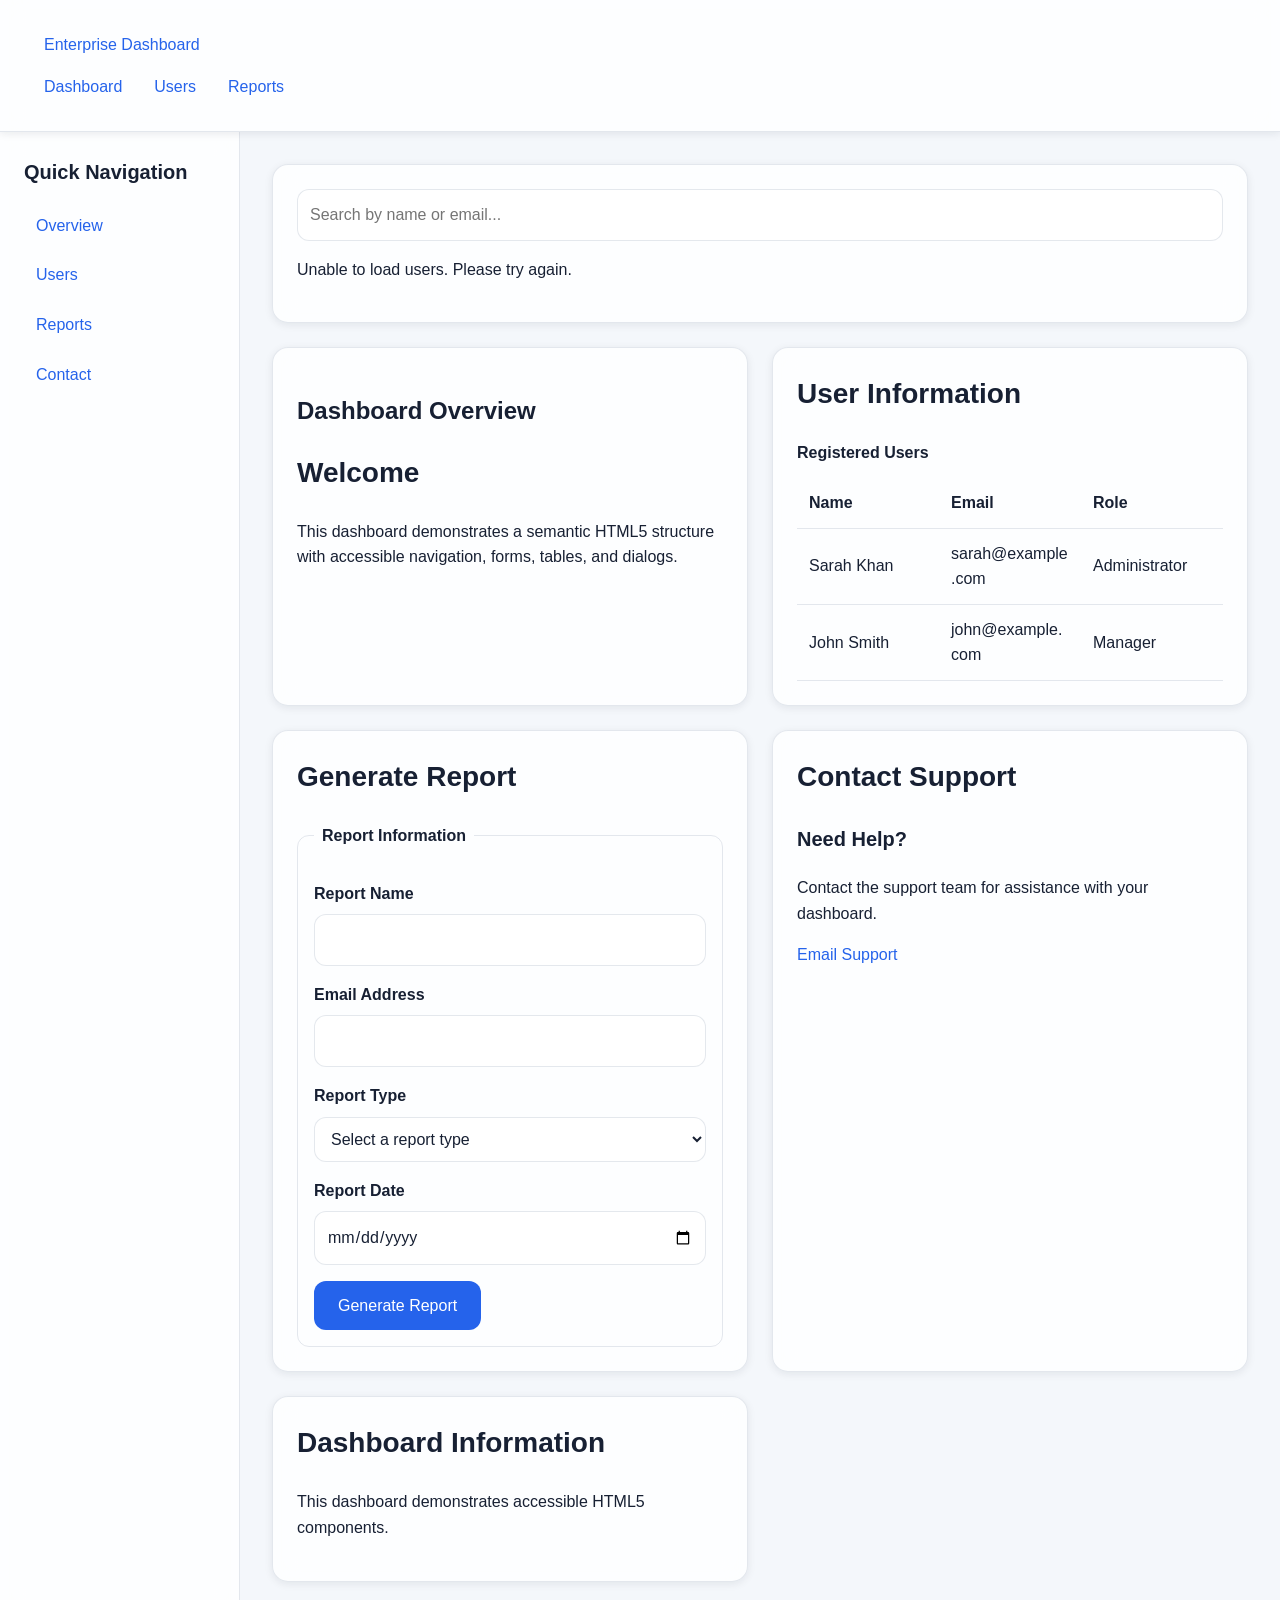
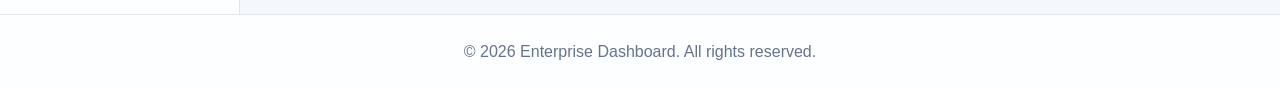
==== commit b35ca9ba: "Add user search input" ====
--- a/index.html
+++ b/index.html
@@ -50,7 +50,12 @@
     <main id="main-content">
 
         <section id="users" aria-labelledby="users-heading">
-            <h2 id="users-heading">Users</h2>
+           <input
+                type="search"
+                id="user-search"
+                placeholder="Search by name or email..."
+                aria-label="Search users by name or email"
+            >
             <p id="loading-message" role="status">Loading users...</p>
             <ul id="users-list"></ul>
         </section>
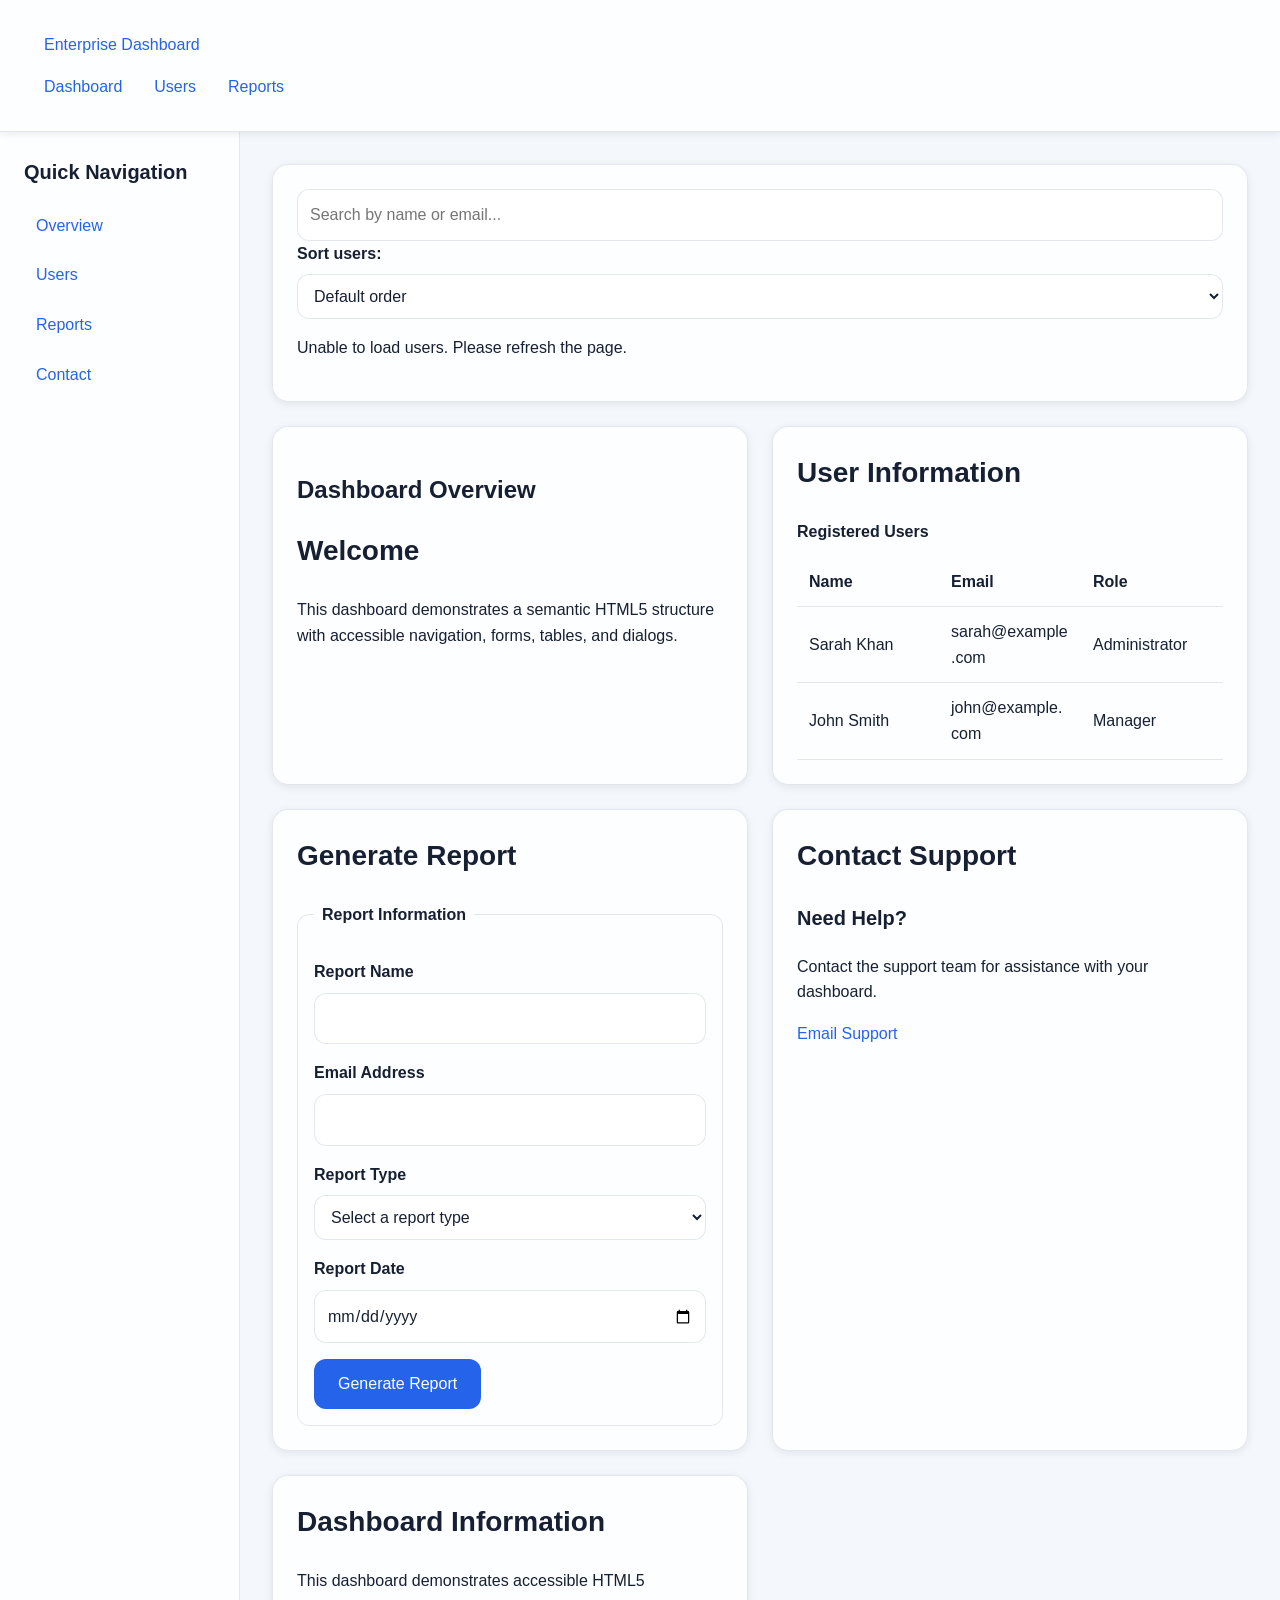
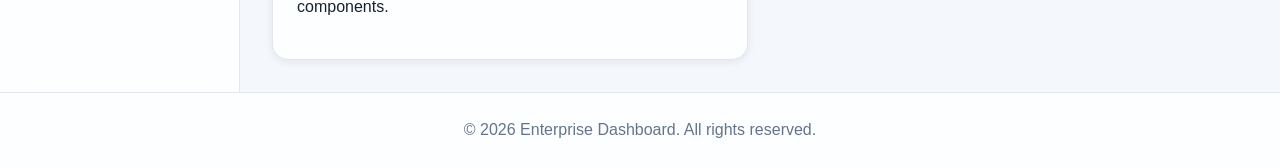
==== commit 8f4b173f: "Add user sorting dropdown" ====
--- a/index.html
+++ b/index.html
@@ -56,6 +56,14 @@
                 placeholder="Search by name or email..."
                 aria-label="Search users by name or email"
             >
+            
+            <label for="user-sort">Sort users:</label>
+            <select id="user-sort">
+                <option value="default">Default order</option>
+                <option value="az">Name (A–Z)</option>
+                <option value="za">Name (Z–A)</option>
+            </select>
+
             <p id="loading-message" role="status">Loading users...</p>
             <ul id="users-list"></ul>
         </section>
